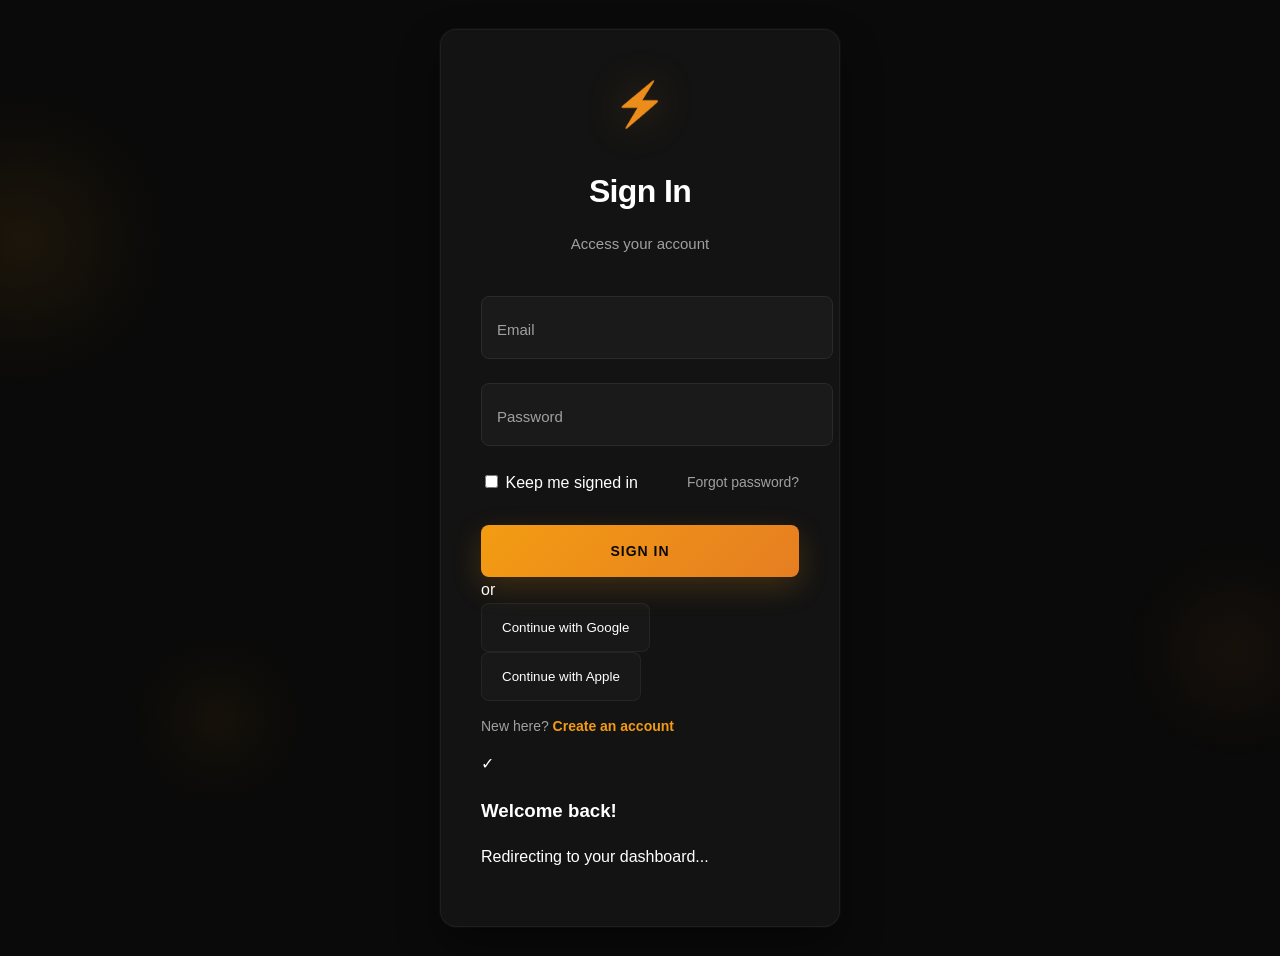
==== login/index.html @ c550f5ad "Update index.html" ====
<!DOCTYPE html>
<html lang="en">
<head>
    <meta charset="UTF-8">
    <meta name="viewport" content="width=device-width, initial-scale=1.0">
    <title>Neon Minimalist Login Form</title>
    <meta name="description" content="Dark-theme login form with glowing neon accents, parallax orbs and crisp focus states.">
    <meta name="author" content="Aigars Silkalns / Colorlib">
    <link rel="canonical" href="https://puikinsh.github.io/login-forms/forms/neon/">
    <link rel="icon" type="image/svg+xml" href="data:image/svg+xml,<svg xmlns='http://www.w3.org/2000/svg' viewBox='0 0 100 100'><circle cx='50' cy='50' r='48' fill='%236366f1'/><text x='50' y='68' font-size='60' text-anchor='middle' fill='white' font-family='system-ui,sans-serif'>L</text></svg>">
    <meta property="og:type" content="website">
    <meta property="og:title" content="Neon Minimalist Login Form">
    <meta property="og:description" content="Dark-theme login form with glowing neon accents, parallax orbs and crisp focus states.">
    <meta property="og:url" content="https://puikinsh.github.io/login-forms/forms/neon/">
    <meta property="og:image" content="https://puikinsh.github.io/login-forms/assets/screenshots/neon.png">
    <meta name="twitter:card" content="summary_large_image">
    <meta name="twitter:title" content="Neon Minimalist Login Form">
    <meta name="twitter:description" content="Dark-theme login form with glowing neon accents, parallax orbs and crisp focus states.">
    <meta name="twitter:image" content="https://puikinsh.github.io/login-forms/assets/screenshots/neon.png">
    <link rel="stylesheet" href="style.css">
</head>
<body>
    <div class="login-container">
        <div class="login-card">
            <div class="login-header">
                <div class="logo-icon">⚡</div>
                <h2>Sign In</h2>
                <p>Access your account</p>
            </div>
            
            <form class="login-form" id="loginForm" novalidate>
                <div class="form-group">
                    <div class="input-wrapper">
                        <input type="email" id="email" name="email" required autocomplete="email">
                        <label for="email">Email</label>
                        <span class="input-line"></span>
                    </div>
                    <span class="error-message" id="emailError"></span>
                </div>

                <div class="form-group">
                    <div class="input-wrapper password-wrapper">
                        <input type="password" id="password" name="password" required autocomplete="current-password">
                        <label for="password">Password</label>
                        <button type="button" class="password-toggle" id="passwordToggle" aria-label="Toggle password visibility">
                            <span class="toggle-icon"></span>
                        </button>
                        <span class="input-line"></span>
                    </div>
                    <span class="error-message" id="passwordError"></span>
                </div>

                <div class="form-options">
                    <div class="remember-wrapper">
                        <input type="checkbox" id="remember" name="remember">
                        <label for="remember" class="checkbox-label">
                            <span class="custom-checkbox"></span>
                            Keep me signed in
                        </label>
                    </div>
                    <a href="#" class="forgot-password">Forgot password?</a>
                </div>

                <button type="submit" class="login-btn btn">
                    <span class="btn-text">Sign In</span>
                    <span class="btn-loader"></span>
                    <span class="btn-glow"></span>
                </button>
            </form>

            <div class="divider">
                <span>or</span>
            </div>

            <div class="social-login">
                <button type="button" class="social-btn google-btn">
                    <span class="social-icon google-icon"></span>
                    <span>Continue with Google</span>
                </button>
                <button type="button" class="social-btn apple-btn">
                    <span class="social-icon apple-icon"></span>
                    <span>Continue with Apple</span>
                </button>
            </div>

            <div class="signup-link">
                <p>New here? <a href="#">Create an account</a></p>
            </div>

            <div class="success-message" id="successMessage">
                <div class="success-icon">✓</div>
                <h3>Welcome back!</h3>
                <p>Redirecting to your dashboard...</p>
            </div>
        </div>
        
        <div class="background-effects">
            <div class="glow-orb glow-orb-1"></div>
            <div class="glow-orb glow-orb-2"></div>
            <div class="glow-orb glow-orb-3"></div>
        </div>
    </div>

    <script src="../../shared/js/form-utils.js"></script>
    <script src="js/login.js"></script>
</body>
</html>
---- login/style.css ----
/* ============================= */
/* MATCHING AMBER LUXURY THEME  */
/* ============================= */

:root {
    --primary-dark: #0a0a0a;
    --secondary-dark: #151515;
    --card-dark: #1a1a1a;

    --accent-color: #f39c12;
    --accent-secondary: #e67e22;

    --text-light: #ffffff;
    --text-gray: #a0a0a0;

    --border-color: #2a2a2a;

    --accent-glow: rgba(243, 156, 18, 0.3);
}

/* BODY */
body {
    font-family: 'Inter', -apple-system, BlinkMacSystemFont, 'Segoe UI', Roboto, sans-serif;
    background: var(--primary-dark);
    min-height: 100vh;
    display: flex;
    align-items: center;
    justify-content: center;
    padding: 20px;
    line-height: 1.6;
    overflow: hidden;
    color: var(--text-light);
}

/* LOGIN CONTAINER */
.login-container {
    width: 100%;
    max-width: 400px;
    position: relative;
    z-index: 10;
}

/* LOGIN CARD */
.login-card {
    background: rgba(21, 21, 21, 0.95);
    border: 1px solid rgba(255, 255, 255, 0.05);
    border-radius: 16px;
    padding: 40px;
    backdrop-filter: blur(20px);

    box-shadow:
        0 20px 40px rgba(0, 0, 0, 0.4),
        0 0 0 1px rgba(255, 255, 255, 0.03);

    position: relative;
    transition: all 0.35s ease;
}

.login-card::before {
    content: '';
    position: absolute;
    top: 0;
    left: 0;
    right: 0;
    height: 1px;

    background: linear-gradient(
        90deg,
        transparent,
        var(--accent-color),
        transparent
    );

    opacity: 0;
    transition: opacity 0.3s ease;
}

.login-card:hover::before {
    opacity: 1;
}

.login-card:hover {
    transform: translateY(-3px);

    border-color: rgba(243, 156, 18, 0.2);

    box-shadow:
        0 25px 60px rgba(0, 0, 0, 0.5),
        0 0 40px rgba(243, 156, 18, 0.12);
}

/* HEADER */
.login-header {
    text-align: center;
    margin-bottom: 40px;
}

.logo-icon {
    font-size: 2.7rem;
    margin-bottom: 16px;

    background: linear-gradient(
        135deg,
        var(--accent-color),
        var(--accent-secondary)
    );

    -webkit-background-clip: text;
    -webkit-text-fill-color: transparent;

    filter: drop-shadow(0 0 20px rgba(243, 156, 18, 0.25));

    animation: pulse 2s ease-in-out infinite alternate;
}

.login-header h2 {
    color: var(--text-light);
    font-size: 2rem;
    font-weight: 700;
    margin-bottom: 8px;
    letter-spacing: -0.02em;
}

.login-header p {
    color: var(--text-gray);
    font-size: 15px;
}

/* INPUT GROUP */
.form-group {
    margin-bottom: 24px;
}

.input-wrapper {
    position: relative;
    margin-bottom: 24px;
}

.input-wrapper input {
    width: 100%;

    background: var(--card-dark);

    border: 1px solid var(--border-color);
    border-radius: 8px;

    padding: 22px 16px;

    color: var(--text-light);
    font-size: 15px;

    outline: none;

    transition: all 0.3s ease;
}

.input-wrapper input:focus {
    border-color: var(--accent-color);

    background: rgba(26, 26, 26, 0.9);

    box-shadow:
        0 0 0 3px rgba(243, 156, 18, 0.1),
        0 6px 20px rgba(243, 156, 18, 0.12);
}

/* FLOATING LABEL */
.input-wrapper label {
    position: absolute;

    left: 16px;
    top: 22px;

    color: var(--text-gray);

    font-size: 15px;

    pointer-events: none;

    transition: all 0.3s ease;
    transform-origin: left top;
}

.input-wrapper input:focus + label,
.input-wrapper input:valid + label {
    transform: translateY(-30px) scale(0.85);

    color: var(--accent-color);
    font-weight: 500;
}

/* INPUT LINE */
.input-line {
    position: absolute;
    left: 50%;
    bottom: 0;

    width: 0;
    height: 2px;

    transform: translateX(-50%);

    background: linear-gradient(
        90deg,
        var(--accent-color),
        var(--accent-secondary)
    );

    transition: width 0.3s ease;
}

.input-wrapper input:focus ~ .input-line {
    width: 100%;
}

/* PASSWORD BUTTON */
.password-toggle {
    position: absolute;

    right: 12px;
    top: 50%;

    transform: translateY(-50%);

    background: transparent;
    border: none;

    color: var(--text-gray);

    cursor: pointer;

    padding: 8px;
    border-radius: 6px;

    transition: all 0.3s ease;
}

.password-toggle:hover {
    color: var(--accent-color);

    background: rgba(243, 156, 18, 0.08);
}

/* OPTIONS */
.form-options {
    display: flex;
    justify-content: space-between;
    align-items: center;

    margin-bottom: 30px;

    gap: 12px;
}

/* FORGOT PASSWORD */
.forgot-password {
    color: var(--text-gray);
    text-decoration: none;
    font-size: 14px;

    transition: color 0.3s ease;
}

.forgot-password:hover {
    color: var(--accent-color);
}

/* LOGIN BUTTON */
.login-btn {
    width: 100%;

    background: linear-gradient(
        135deg,
        var(--accent-color),
        var(--accent-secondary)
    );

    color: var(--primary-dark);

    border: none;
    border-radius: 8px;

    padding: 18px 24px;

    font-size: 14px;
    font-weight: 700;

    letter-spacing: 1px;
    text-transform: uppercase;

    cursor: pointer;

    position: relative;
    overflow: hidden;

    transition: all 0.3s ease;

    box-shadow:
        0 10px 30px rgba(243, 156, 18, 0.2);
}

.login-btn:hover {
    transform: translateY(-2px);

    box-shadow:
        0 15px 35px rgba(243, 156, 18, 0.3),
        0 0 30px rgba(243, 156, 18, 0.15);
}

/* BUTTON SHINE */
.btn-glow {
    position: absolute;

    top: 0;
    left: -100%;

    width: 100%;
    height: 100%;

    background: linear-gradient(
        90deg,
        transparent,
        rgba(255,255,255,0.25),
        transparent
    );

    transition: left 0.5s ease;
}

.login-btn:hover .btn-glow {
    left: 100%;
}

/* SOCIAL BUTTONS */
.social-btn {
    background: rgba(26, 26, 26, 0.9);

    border: 1px solid rgba(255,255,255,0.05);

    border-radius: 8px;

    padding: 16px 20px;

    color: var(--text-light);

    transition: all 0.3s ease;
}

.social-btn:hover {
    border-color: rgba(243, 156, 18, 0.25);

    transform: translateY(-2px);

    box-shadow:
        0 10px 25px rgba(243, 156, 18, 0.08);
}

/* SOCIAL ICON */
.social-icon {
    width: 20px;
    height: 20px;

    background-size: contain;
    background-repeat: no-repeat;
    background-position: center;

    flex-shrink: 0;
}

/* GOOGLE ICON */
.google-icon {
    background-image: url("data:image/svg+xml,%3csvg xmlns='http://www.w3.org/2000/svg' viewBox='0 0 24 24'%3e%3cpath fill='%23ea4335' d='M22.56 12.25c0-.78-.07-1.53-.2-2.25H12v4.26h5.92c-.26 1.37-1.04 2.53-2.21 3.31v2.77h3.57c2.08-1.92 3.28-4.74 3.28-8.09z'/%3e%3cpath fill='%2334a853' d='M12 23c2.97 0 5.46-.98 7.28-2.66l-3.57-2.77c-.98.66-2.23 1.06-3.71 1.06-2.86 0-5.29-1.93-6.16-4.53H2.18v2.84C3.99 20.53 7.7 23 12 23z'/%3e%3cpath fill='%23fbbc05' d='M5.84 14.09c-.22-.66-.35-1.36-.35-2.09s.13-1.43.35-2.09V7.07H2.18C1.43 8.55 1 10.22 1 12s.43 3.45 1.18 4.93l2.85-2.22.81-.62z'/%3e%3cpath fill='%23ea4335' d='M12 5.38c1.62 0 3.06.56 4.21 1.64l3.15-3.15C17.45 2.09 14.97 1 12 1 7.7 1 3.99 3.47 2.18 7.07l3.66 2.84c.87-2.6 3.3-4.53 6.16-4.53z'/%3e%3c/svg%3e");
}

/* APPLE ICON */
.apple-icon {
    background-image: url("data:image/svg+xml,%3csvg xmlns='http://www.w3.org/2000/svg' viewBox='0 0 24 24' fill='white'%3e%3cpath d='M18.71 19.5c-.83 1.24-1.71 2.45-3.05 2.47-1.34.03-1.77-.79-3.29-.79-1.53 0-2 .77-3.27.82-1.31.05-2.3-1.32-3.14-2.53C4.25 17 2.94 12.45 4.7 9.39c.87-1.52 2.43-2.48 4.12-2.51 1.28-.02 2.5.87 3.29.87.78 0 2.26-1.07 3.81-.91.65.03 2.47.26 3.64 1.98-.09.06-2.17 1.28-2.15 3.81.03 3.02 2.65 4.03 2.68 4.04-.03.07-.42 1.44-1.38 2.83M13 3.5c.73-.83 1.94-1.46 2.94-1.5.13 1.17-.34 2.35-1.04 3.19-.69.85-1.83 1.51-2.95 1.42-.15-1.15.41-2.35 1.05-3.11z'/%3e%3c/svg%3e");
}

/* SIGNUP */
.signup-link p {
    color: var(--text-gray);
    font-size: 14px;
}

.signup-link a {
    color: var(--accent-color);

    text-decoration: none;
    font-weight: 600;

    transition: all 0.3s ease;
}

.signup-link a:hover {
    color: var(--accent-secondary);
}

/* BACKGROUND ORBS */
.background-effects {
    position: fixed;
    inset: 0;
    overflow: hidden;
    pointer-events: none;
}

.glow-orb {
    position: absolute;
    border-radius: 50%;

    animation: float 8s ease-in-out infinite;
}

.glow-orb-1 {
    width: 300px;
    height: 300px;

    top: 10%;
    left: -10%;

    background:
        radial-gradient(
            circle,
            rgba(243, 156, 18, 0.08),
            transparent 70%
        );
}

.glow-orb-2 {
    width: 220px;
    height: 220px;

    right: -5%;
    top: 60%;

    background:
        radial-gradient(
            circle,
            rgba(230, 126, 34, 0.06),
            transparent 70%
        );

    animation-delay: -2s;
}

.glow-orb-3 {
    width: 180px;
    height: 180px;

    left: 10%;
    bottom: 10%;

    background:
        radial-gradient(
            circle,
            rgba(243, 156, 18, 0.05),
            transparent 70%
        );

    animation-delay: -4s;
}

/* ANIMATIONS */
@keyframes pulse {
    from {
        filter: drop-shadow(0 0 15px rgba(243, 156, 18, 0.2));
    }

    to {
        filter: drop-shadow(0 0 28px rgba(243, 156, 18, 0.4));
    }
}

@keyframes float {
    0%,100% {
        transform: translateY(0) translateX(0);
    }

    33% {
        transform: translateY(-20px) translateX(10px);
    }

    66% {
        transform: translateY(10px) translateX(-10px);
    }
}

/* MOBILE */
@media (max-width: 480px) {

    .login-card {
        padding: 26px;
    }

    .login-header h2 {
        font-size: 1.7rem;
    }

    .form-options {
        flex-direction: column;
        align-items: flex-start;
    }
}
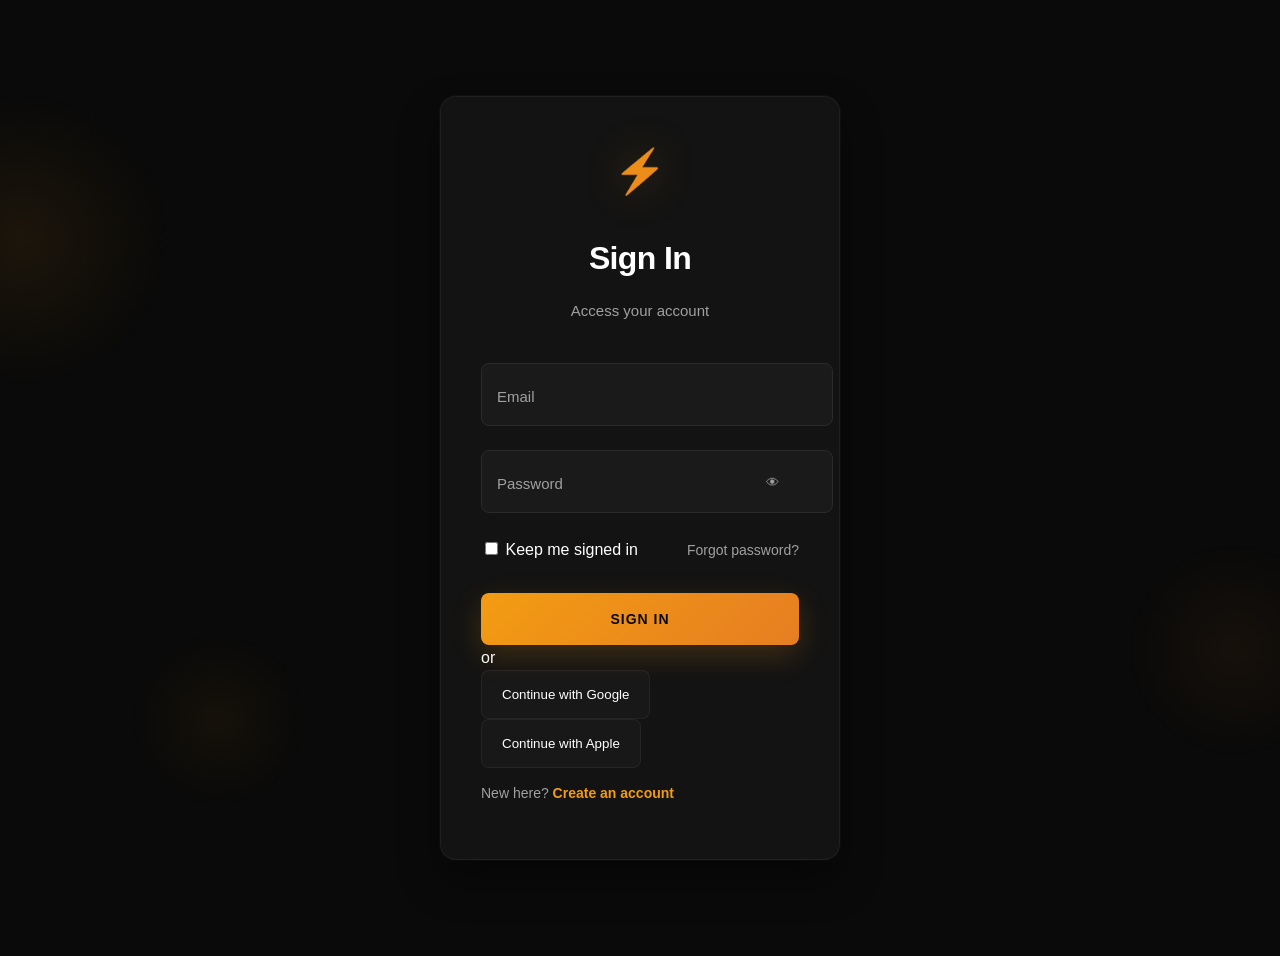
==== commit 7d9511fd: "Update index.html" ====
--- a/login/index.html
+++ b/login/index.html
@@ -4,104 +4,248 @@
     <meta charset="UTF-8">
     <meta name="viewport" content="width=device-width, initial-scale=1.0">
     <title>Neon Minimalist Login Form</title>
-    <meta name="description" content="Dark-theme login form with glowing neon accents, parallax orbs and crisp focus states.">
-    <meta name="author" content="Aigars Silkalns / Colorlib">
-    <link rel="canonical" href="https://puikinsh.github.io/login-forms/forms/neon/">
-    <link rel="icon" type="image/svg+xml" href="data:image/svg+xml,<svg xmlns='http://www.w3.org/2000/svg' viewBox='0 0 100 100'><circle cx='50' cy='50' r='48' fill='%236366f1'/><text x='50' y='68' font-size='60' text-anchor='middle' fill='white' font-family='system-ui,sans-serif'>L</text></svg>">
-    <meta property="og:type" content="website">
-    <meta property="og:title" content="Neon Minimalist Login Form">
-    <meta property="og:description" content="Dark-theme login form with glowing neon accents, parallax orbs and crisp focus states.">
-    <meta property="og:url" content="https://puikinsh.github.io/login-forms/forms/neon/">
-    <meta property="og:image" content="https://puikinsh.github.io/login-forms/assets/screenshots/neon.png">
-    <meta name="twitter:card" content="summary_large_image">
-    <meta name="twitter:title" content="Neon Minimalist Login Form">
-    <meta name="twitter:description" content="Dark-theme login form with glowing neon accents, parallax orbs and crisp focus states.">
-    <meta name="twitter:image" content="https://puikinsh.github.io/login-forms/assets/screenshots/neon.png">
+
     <link rel="stylesheet" href="style.css">
+
+    <style>
+        .alert-box{
+            display:none;
+            margin-bottom:15px;
+            padding:12px;
+            border-radius:10px;
+            background:#ff4d4d;
+            color:white;
+            text-align:center;
+            font-size:14px;
+            animation: fadeIn .3s ease;
+        }
+
+        @keyframes fadeIn{
+            from{
+                opacity:0;
+                transform:translateY(-5px);
+            }
+            to{
+                opacity:1;
+                transform:translateY(0);
+            }
+        }
+    </style>
 </head>
 <body>
+
     <div class="login-container">
+
         <div class="login-card">
+
             <div class="login-header">
                 <div class="logo-icon">⚡</div>
                 <h2>Sign In</h2>
                 <p>Access your account</p>
             </div>
-            
-            <form class="login-form" id="loginForm" novalidate>
+
+            <form class="login-form" id="loginForm">
+
+                <!-- ALERT -->
+                <div id="alertBox" class="alert-box"></div>
+
+                <!-- EMAIL -->
                 <div class="form-group">
                     <div class="input-wrapper">
-                        <input type="email" id="email" name="email" required autocomplete="email">
+                        <input 
+                            type="email" 
+                            id="email" 
+                            name="email" 
+                            required
+                        >
                         <label for="email">Email</label>
                         <span class="input-line"></span>
                     </div>
-                    <span class="error-message" id="emailError"></span>
                 </div>
 
+                <!-- PASSWORD -->
                 <div class="form-group">
                     <div class="input-wrapper password-wrapper">
-                        <input type="password" id="password" name="password" required autocomplete="current-password">
+
+                        <input 
+                            type="password" 
+                            id="password" 
+                            name="password" 
+                            required
+                        >
+
                         <label for="password">Password</label>
-                        <button type="button" class="password-toggle" id="passwordToggle" aria-label="Toggle password visibility">
-                            <span class="toggle-icon"></span>
+
+                        <button 
+                            type="button" 
+                            class="password-toggle" 
+                            id="passwordToggle"
+                        >
+                            👁
                         </button>
+
                         <span class="input-line"></span>
+
                     </div>
-                    <span class="error-message" id="passwordError"></span>
                 </div>
 
+                <!-- OPTIONS -->
                 <div class="form-options">
+
                     <div class="remember-wrapper">
-                        <input type="checkbox" id="remember" name="remember">
+                        <input type="checkbox" id="remember">
+
                         <label for="remember" class="checkbox-label">
-                            <span class="custom-checkbox"></span>
                             Keep me signed in
                         </label>
                     </div>
-                    <a href="#" class="forgot-password">Forgot password?</a>
+
+                    <a href="#" class="forgot-password">
+                        Forgot password?
+                    </a>
+
                 </div>
 
+                <!-- BUTTON -->
                 <button type="submit" class="login-btn btn">
                     <span class="btn-text">Sign In</span>
-                    <span class="btn-loader"></span>
-                    <span class="btn-glow"></span>
                 </button>
+
             </form>
 
+            <!-- DIVIDER -->
             <div class="divider">
                 <span>or</span>
             </div>
 
+            <!-- SOCIAL -->
             <div class="social-login">
+
                 <button type="button" class="social-btn google-btn">
-                    <span class="social-icon google-icon"></span>
                     <span>Continue with Google</span>
                 </button>
+
                 <button type="button" class="social-btn apple-btn">
-                    <span class="social-icon apple-icon"></span>
                     <span>Continue with Apple</span>
                 </button>
-            </div>
-
+
+            </div>
+
+            <!-- SIGNUP -->
             <div class="signup-link">
-                <p>New here? <a href="#">Create an account</a></p>
-            </div>
-
-            <div class="success-message" id="successMessage">
-                <div class="success-icon">✓</div>
-                <h3>Welcome back!</h3>
-                <p>Redirecting to your dashboard...</p>
-            </div>
+                <p>
+                    New here?
+                    <a href="../register/index.html">
+                        Create an account
+                    </a>
+                </p>
+            </div>
+
         </div>
-        
+
+        <!-- BACKGROUND -->
         <div class="background-effects">
             <div class="glow-orb glow-orb-1"></div>
             <div class="glow-orb glow-orb-2"></div>
             <div class="glow-orb glow-orb-3"></div>
         </div>
+
     </div>
 
-    <script src="../../shared/js/form-utils.js"></script>
-    <script src="js/login.js"></script>
+    <script>
+
+        // SHOW / HIDE PASSWORD
+        const passwordToggle = document.getElementById("passwordToggle");
+        const passwordInput = document.getElementById("password");
+
+        passwordToggle.addEventListener("click", () => {
+
+            if(passwordInput.type === "password"){
+                passwordInput.type = "text";
+                passwordToggle.innerText = "🙈";
+            }else{
+                passwordInput.type = "password";
+                passwordToggle.innerText = "👁";
+            }
+
+        });
+
+        // LOGIN
+        document.getElementById("loginForm").addEventListener("submit", async function(e) {
+
+            e.preventDefault();
+
+            const email = document.getElementById("email").value.trim();
+            const password = document.getElementById("password").value.trim();
+
+            const alertBox = document.getElementById("alertBox");
+
+            if (!email || !password) {
+
+                showAlert("Email dan password wajib diisi");
+                return;
+
+            }
+
+            try {
+
+                const res = await fetch("https://herisusanta.my.id/javalogin/api/auth.php", {
+
+                    method: "POST",
+
+                    headers: {
+                        "Content-Type": "application/x-www-form-urlencoded"
+                    },
+
+                    body:
+                    `action=login&email=${encodeURIComponent(email)}&password=${encodeURIComponent(password)}`
+
+                });
+
+                const data = await res.json();
+
+                if (data.status === "success") {
+
+                    localStorage.setItem("username", data.username);
+
+                    showAlert("Login berhasil!");
+
+                    setTimeout(() => {
+
+                        window.location.href = "../index.html";
+
+                    }, 1000);
+
+                } else {
+
+                    showAlert("Email atau Password salah");
+
+                }
+
+            } catch (error) {
+
+                showAlert("Server error / tidak bisa terhubung");
+
+                console.error(error);
+
+            }
+
+            function showAlert(message) {
+
+                alertBox.innerText = message;
+                alertBox.style.display = "block";
+
+                setTimeout(() => {
+
+                    alertBox.style.display = "none";
+
+                }, 3000);
+
+            }
+
+        });
+
+    </script>
+
 </body>
 </html>
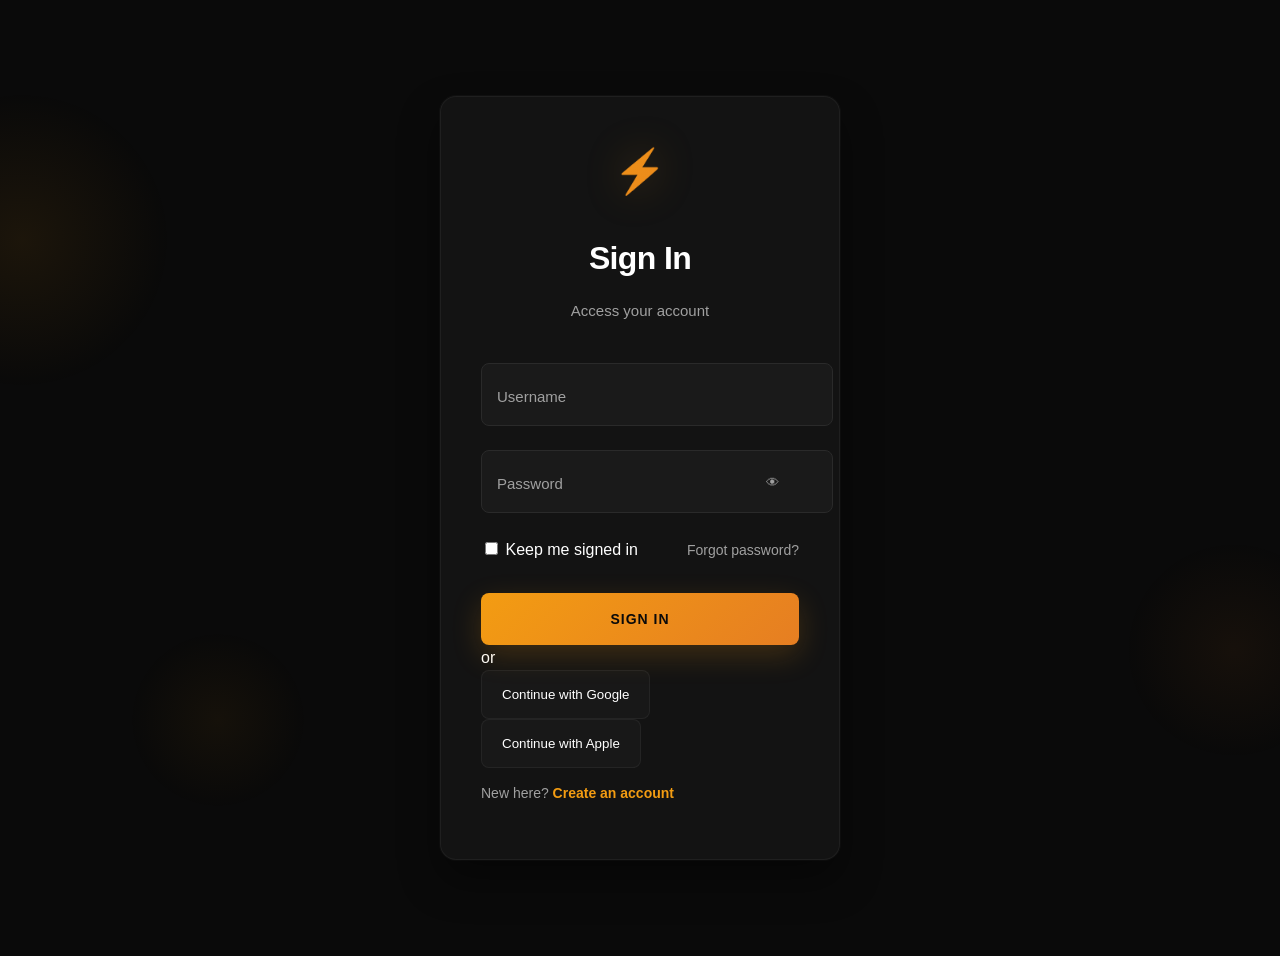
==== commit bb086262: "Update index.html" ====
--- a/login/index.html
+++ b/login/index.html
@@ -1,11 +1,12 @@
 <!DOCTYPE html>
 <html lang="en">
 <head>
-    <meta charset="UTF-8">
-    <meta name="viewport" content="width=device-width, initial-scale=1.0">
-    <title>Neon Minimalist Login Form</title>
+    <meta charset="UTF-8" />
+    <meta name="viewport" content="width=device-width, initial-scale=1.0" />
 
-    <link rel="stylesheet" href="style.css">
+    <title>Neon Minimalist Login</title>
+
+    <link rel="stylesheet" href="style.css" />
 
     <style>
         .alert-box{
@@ -17,235 +18,135 @@
             color:white;
             text-align:center;
             font-size:14px;
-            animation: fadeIn .3s ease;
-        }
-
-        @keyframes fadeIn{
-            from{
-                opacity:0;
-                transform:translateY(-5px);
-            }
-            to{
-                opacity:1;
-                transform:translateY(0);
-            }
         }
     </style>
 </head>
+
 <body>
 
-    <div class="login-container">
+<div class="login-container">
 
-        <div class="login-card">
+    <div class="login-card">
 
-            <div class="login-header">
-                <div class="logo-icon">⚡</div>
-                <h2>Sign In</h2>
-                <p>Access your account</p>
+        <div class="login-header">
+            <div class="logo-icon">⚡</div>
+            <h2>Sign In</h2>
+            <p>Access your account</p>
+        </div>
+
+        <form class="login-form" id="loginForm">
+
+            <!-- ALERT -->
+            <div id="alertBox" class="alert-box"></div>
+
+            <!-- USERNAME -->
+            <div class="form-group">
+                <div class="input-wrapper">
+
+                    <input
+                        type="text"
+                        id="username"
+                        name="username"
+                        required
+                    />
+
+                    <label for="username">Username</label>
+
+                    <span class="input-line"></span>
+
+                </div>
             </div>
 
-            <form class="login-form" id="loginForm">
+            <!-- PASSWORD -->
+            <div class="form-group">
+                <div class="input-wrapper password-wrapper">
 
-                <!-- ALERT -->
-                <div id="alertBox" class="alert-box"></div>
+                    <input
+                        type="password"
+                        id="password"
+                        name="password"
+                        required
+                    />
 
-                <!-- EMAIL -->
-                <div class="form-group">
-                    <div class="input-wrapper">
-                        <input 
-                            type="email" 
-                            id="email" 
-                            name="email" 
-                            required
-                        >
-                        <label for="email">Email</label>
-                        <span class="input-line"></span>
-                    </div>
+                    <label for="password">Password</label>
+
+                    <button
+                        type="button"
+                        class="password-toggle"
+                        id="passwordToggle"
+                    >
+                        👁
+                    </button>
+
+                    <span class="input-line"></span>
+
+                </div>
+            </div>
+
+            <!-- OPTIONS -->
+            <div class="form-options">
+
+                <div class="remember-wrapper">
+                    <input type="checkbox" id="remember">
+
+                    <label for="remember" class="checkbox-label">
+                        Keep me signed in
+                    </label>
                 </div>
 
-                <!-- PASSWORD -->
-                <div class="form-group">
-                    <div class="input-wrapper password-wrapper">
-
-                        <input 
-                            type="password" 
-                            id="password" 
-                            name="password" 
-                            required
-                        >
-
-                        <label for="password">Password</label>
-
-                        <button 
-                            type="button" 
-                            class="password-toggle" 
-                            id="passwordToggle"
-                        >
-                            👁
-                        </button>
-
-                        <span class="input-line"></span>
-
-                    </div>
-                </div>
-
-                <!-- OPTIONS -->
-                <div class="form-options">
-
-                    <div class="remember-wrapper">
-                        <input type="checkbox" id="remember">
-
-                        <label for="remember" class="checkbox-label">
-                            Keep me signed in
-                        </label>
-                    </div>
-
-                    <a href="#" class="forgot-password">
-                        Forgot password?
-                    </a>
-
-                </div>
-
-                <!-- BUTTON -->
-                <button type="submit" class="login-btn btn">
-                    <span class="btn-text">Sign In</span>
-                </button>
-
-            </form>
-
-            <!-- DIVIDER -->
-            <div class="divider">
-                <span>or</span>
-            </div>
-
-            <!-- SOCIAL -->
-            <div class="social-login">
-
-                <button type="button" class="social-btn google-btn">
-                    <span>Continue with Google</span>
-                </button>
-
-                <button type="button" class="social-btn apple-btn">
-                    <span>Continue with Apple</span>
-                </button>
+                <a href="#" class="forgot-password">
+                    Forgot password?
+                </a>
 
             </div>
 
-            <!-- SIGNUP -->
-            <div class="signup-link">
-                <p>
-                    New here?
-                    <a href="../register/index.html">
-                        Create an account
-                    </a>
-                </p>
-            </div>
+            <!-- BUTTON -->
+            <button type="submit" class="login-btn btn">
+                <span class="btn-text">Sign In</span>
+            </button>
+
+        </form>
+
+        <!-- DIVIDER -->
+        <div class="divider">
+            <span>or</span>
+        </div>
+
+        <!-- SOCIAL -->
+        <div class="social-login">
+
+            <button type="button" class="social-btn google-btn">
+                Continue with Google
+            </button>
+
+            <button type="button" class="social-btn apple-btn">
+                Continue with Apple
+            </button>
 
         </div>
 
-        <!-- BACKGROUND -->
-        <div class="background-effects">
-            <div class="glow-orb glow-orb-1"></div>
-            <div class="glow-orb glow-orb-2"></div>
-            <div class="glow-orb glow-orb-3"></div>
+        <!-- SIGNUP -->
+        <div class="signup-link">
+            <p>
+                New here?
+                <a href="../register/index.html">
+                    Create an account
+                </a>
+            </p>
         </div>
 
     </div>
 
-    <script>
+    <!-- BACKGROUND -->
+    <div class="background-effects">
+        <div class="glow-orb glow-orb-1"></div>
+        <div class="glow-orb glow-orb-2"></div>
+        <div class="glow-orb glow-orb-3"></div>
+    </div>
 
-        // SHOW / HIDE PASSWORD
-        const passwordToggle = document.getElementById("passwordToggle");
-        const passwordInput = document.getElementById("password");
+</div>
 
-        passwordToggle.addEventListener("click", () => {
-
-            if(passwordInput.type === "password"){
-                passwordInput.type = "text";
-                passwordToggle.innerText = "🙈";
-            }else{
-                passwordInput.type = "password";
-                passwordToggle.innerText = "👁";
-            }
-
-        });
-
-        // LOGIN
-        document.getElementById("loginForm").addEventListener("submit", async function(e) {
-
-            e.preventDefault();
-
-            const email = document.getElementById("email").value.trim();
-            const password = document.getElementById("password").value.trim();
-
-            const alertBox = document.getElementById("alertBox");
-
-            if (!email || !password) {
-
-                showAlert("Email dan password wajib diisi");
-                return;
-
-            }
-
-            try {
-
-                const res = await fetch("https://herisusanta.my.id/javalogin/api/auth.php", {
-
-                    method: "POST",
-
-                    headers: {
-                        "Content-Type": "application/x-www-form-urlencoded"
-                    },
-
-                    body:
-                    `action=login&email=${encodeURIComponent(email)}&password=${encodeURIComponent(password)}`
-
-                });
-
-                const data = await res.json();
-
-                if (data.status === "success") {
-
-                    localStorage.setItem("username", data.username);
-
-                    showAlert("Login berhasil!");
-
-                    setTimeout(() => {
-
-                        window.location.href = "../index.html";
-
-                    }, 1000);
-
-                } else {
-
-                    showAlert("Email atau Password salah");
-
-                }
-
-            } catch (error) {
-
-                showAlert("Server error / tidak bisa terhubung");
-
-                console.error(error);
-
-            }
-
-            function showAlert(message) {
-
-                alertBox.innerText = message;
-                alertBox.style.display = "block";
-
-                setTimeout(() => {
-
-                    alertBox.style.display = "none";
-
-                }, 3000);
-
-            }
-
-        });
-
-    </script>
+<script src="login.js"></script>
 
 </body>
 </html>
